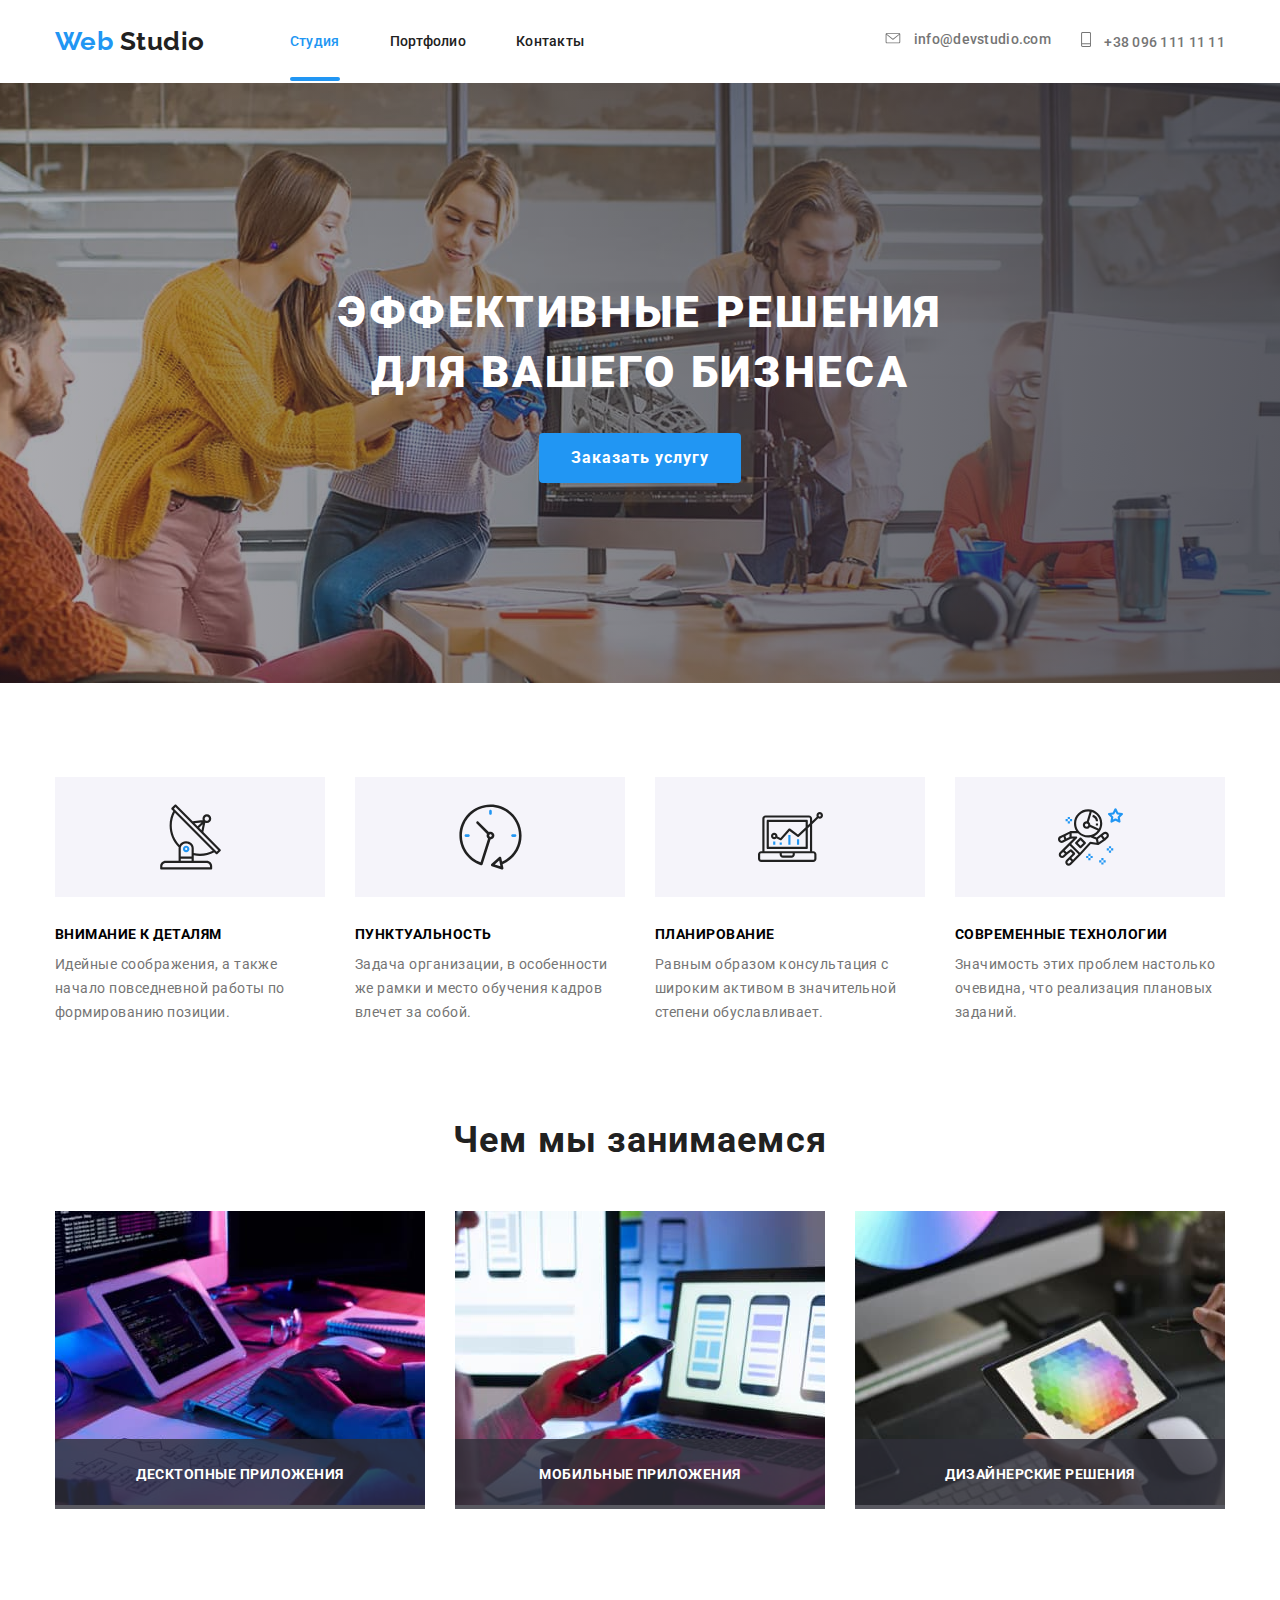
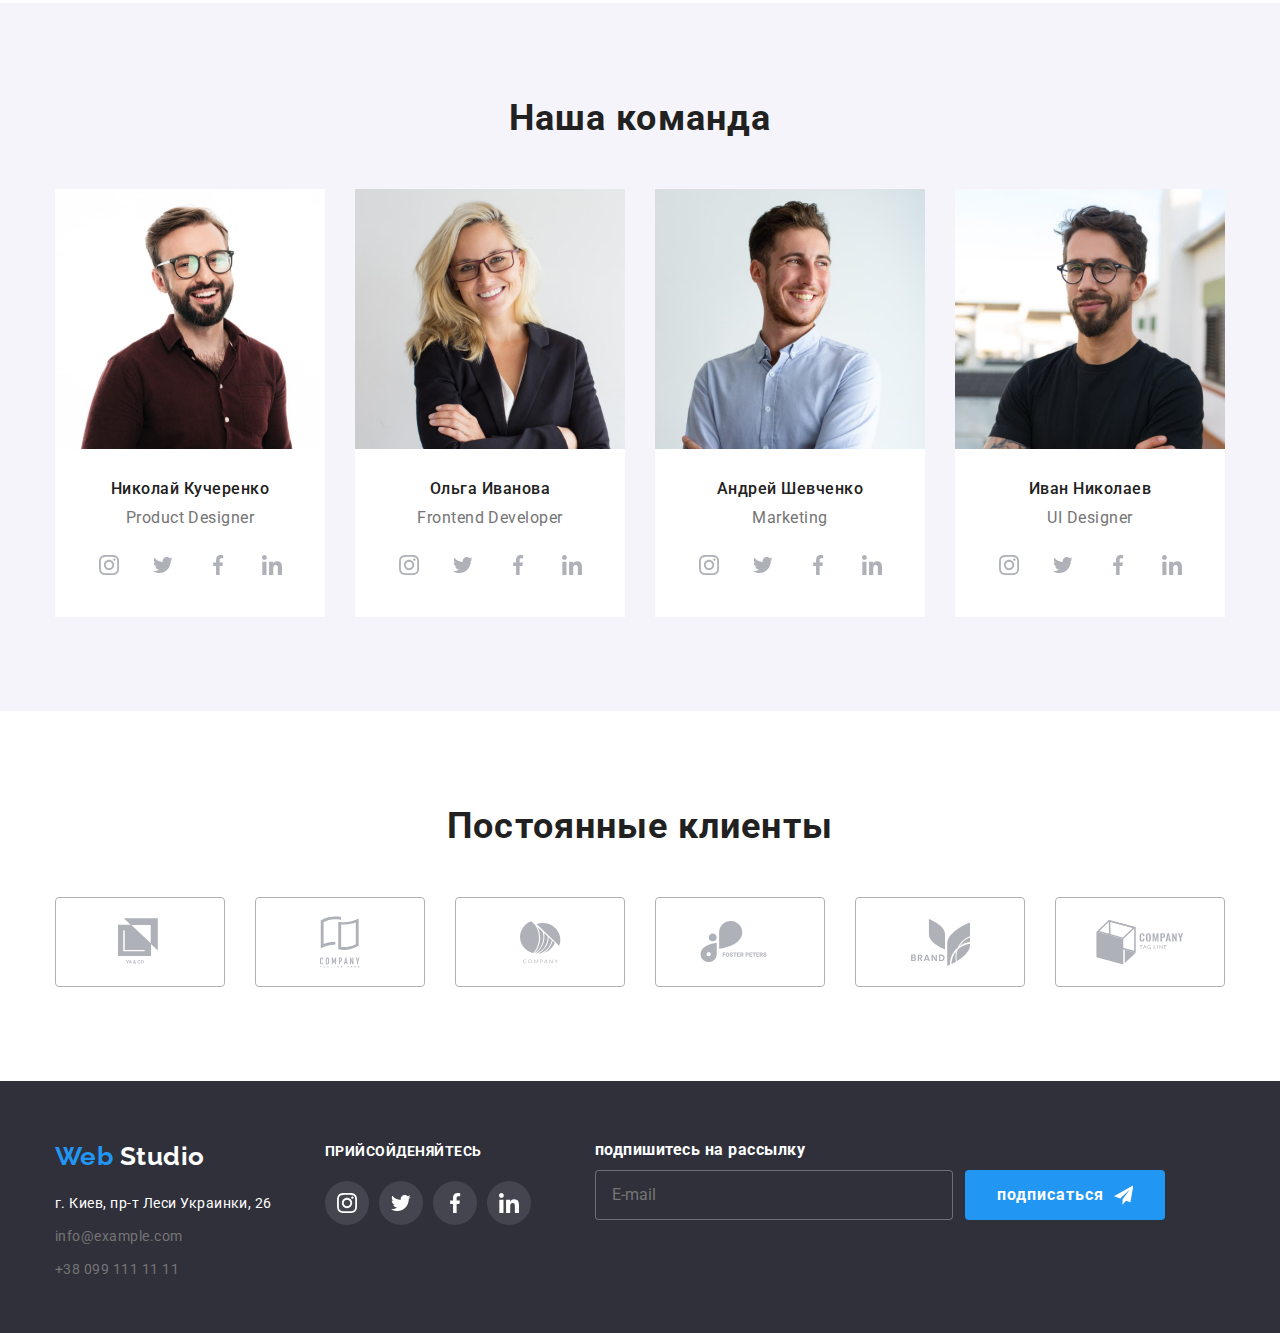
==== index.html @ bb87fb2c "добавляет дз6 и сасс файлы" ====
<!DOCTYPE html>
<html lang="ru">
	<head>
		<meta charset="UTF-8" />
		<meta name="viewport" content="width=device-width, initial-scale=1.0" />
		<link
			href="https://fonts.googleapis.com/css2?family=Raleway:wght@700&family=Roboto:wght@500;700;900&display=swap"
			rel="stylesheet"
		/>
		<link
			rel="stylesheet"
			href="https://cdnjs.cloudflare.com/ajax/libs/modern-normalize/0.7.0/modern-normalize.min.css"
		/>

		<link rel="stylesheet" href="./css/style.css" />

		<title>Web studio main</title>
	</head>
	<body>
		<!--основная навигация/шабка-->
		<header>
			<nav class="site-nav">
				<div class="conteiners">
					<a href="./index.html" class="logo">
						<span>Web</span>
						Studio
					</a>
					<ul class="list">
						<li class="item"><a href="./index.html" class="link current-page">Студия</a></li>
						<li class="item"><a href="./portfolio.html" class="link">Портфолио</a></li>
						<li class="item"><a href="" class="link">Контакты</a></li>
					</ul>
					<ul class="list contacts">
						<li class="item-contact">
							<a href="mailto:info@devstudio.com" class="link contact">
								<svg width="16" height="11" class="contact-icon">
									<use href="./img-origin/symbol-defs-optimize.svg#icon-envelope"></use>
								</svg>
								info@devstudio.com
							</a>
						</li>
						<li class="item-contact">
							<a href="tel:+380961111111" class="link contact">
								<svg width="10" height="15" class="contact-icon">
									<use href="./img-origin/symbol-defs-optimize.svg#icon-phone"></use>
								</svg>
								+38 096 111 11 11
							</a>
						</li>
					</ul>
				</div>
			</nav>
		</header>
		<main>
			<!-- Блок герой-->

			<section class="hero">
				<div class="conteiners">
					<h1 class="title">Эффективные решения для вашего бизнеса</h1>
					<button class="button" data-modal-open>Заказать услугу</button>
				</div>
			</section>

			<!--наши особенности-->
			<section class="features">
				<div class="conteiners">
					<h2 class="title" hidden>Наши особенности</h2>
					<ul class="list">
						<li class="item">
							<div class="icon-conter">
								<svg width="65" height="70">
									<use href="./img-origin/symbol-defs-optimize.svg#icon-antenna" class="icon"></use>
								</svg>
							</div>
							<h3 class="sub-title">Внимание к деталям</h3>
							<p class="post">
								Идейные соображения, а также начало повседневной работы по формированию позиции.
							</p>
						</li>
						<li class="item">
							<div class="icon-conter">
								<svg width="65" height="70">
									<use href="./img-origin/symbol-defs-optimize.svg#icon-clock"></use>
								</svg>
							</div>

							<h3 class="sub-title">Пунктуальность</h3>
							<p class="post">
								Задача организации, в особенности же рамки и место обучения кадров влечет за собой.
							</p>
						</li>
						<li class="item">
							<div class="icon-conter">
								<svg width="65" height="70">
									<use href="./img-origin/symbol-defs-optimize.svg#icon-diagram"></use>
								</svg>
							</div>

							<h3 class="sub-title">Планирование</h3>
							<p class="post">
								Равным образом консультация с широким активом в значительной степени обуславливает.
							</p>
						</li>
						<li class="item">
							<div class="icon-conter">
								<svg width="65" height="70">
									<use href="./img-origin/symbol-defs-optimize.svg#icon-astronaut"></use>
								</svg>
							</div>

							<h3 class="sub-title">Современные технологии</h3>
							<p class="post">
								Значимость этих проблем настолько очевидна, что реализация плановых заданий.
							</p>
						</li>
					</ul>
				</div>
			</section>
			<!--чем мы занимаемся -->
			<section class="work">
				<div class="conteiners">
					<h2 class="title">Чем мы занимаемся</h2>
					<ul class="list">
						<li class="item">
							<img src="./img-origin/work-one-optimize.jpg" alt="изборажение ноутбука" />
							<h3 class="sub-title">Десктопные приложения</h3>
						</li>
						<li class="item">
							<img src="./img-origin/work-two-optimize.jpg" alt="изображение телефона" />
							<h3 class="sub-title">Мобильные приложения</h3>
						</li>
						<li class="item">
							<img src="./img-origin/work-three-optimize.jpg" alt="изображение екрана компьюетра" />
							<h3 class="sub-title">Дизайнерские решения</h3>
						</li>
					</ul>
				</div>
			</section>
			<!--наша  команда-->
			<section class="team">
				<div class="conteiners">
					<h2 class="title">Наша команда</h2>
					<ul class="list">
						<li class="item">
							<img
								src="./img-origin/team-one-optimize.jpg"
								alt="изображение сотрудника"
								width="270"
								height="260"
								class="team-img"
							/>
							<h3 class="name">Николай Кучеренко</h3>
							<p class="position">Product Designer</p>
							<ul class="socialnetwork-list">
								<li class="social-icon">
									<a href="https://www.instagram.com/" aria-label="Instagrem" class="social-link">
										<svg width="20" height="20" class="icon-socialnetwork">
											<use href="./img-origin/symbol-defs-optimize.svg#icon-instagram"></use>
										</svg>
									</a>
								</li>
								<li class="social-icon">
									<a href="https://twitter.com/explore" aria-label="Twitter" class="social-link">
										<svg width="20" height="20" class="icon-socialnetwork">
											<use href="./img-origin/symbol-defs-optimize.svg#icon-twitter"></use>
										</svg>
									</a>
								</li>
								<li class="social-icon">
									<a href="https://www.facebook.com/" aria-label="Facebook" class="social-link">
										<svg width="20" height="20" class="icon-socialnetwork">
											<use href="./img-origin/symbol-defs-optimize.svg#icon-facebook"></use>
										</svg>
									</a>
								</li>
								<li class="social-icon">
									<a href="https://www.linkedin.com/" aria-label="LinkenIn" class="social-link">
										<svg width="20" height="20" class="icon-socialnetwork">
											<use href="./img-origin/symbol-defs-optimize.svg#icon-linkedin"></use>
										</svg>
									</a>
								</li>
							</ul>
						</li>
						<li class="item">
							<img
								src="./img-origin/team-two-optimize.jpg"
								alt="изображение сотрудника"
								width="270"
								height="260"
								class="team-img"
							/>
							<h3 class="name">Ольга Иванова</h3>
							<p class="position">Frontend Developer</p>
							<ul class="socialnetwork-list">
								<li class="social-icon">
									<a href="https://www.instagram.com/" aria-label="Instagrem" class="social-link">
										<svg width="20" height="20" class="icon-socialnetwork">
											<use href="./img-origin/symbol-defs-optimize.svg#icon-instagram"></use>
										</svg>
									</a>
								</li>
								<li class="social-icon">
									<a href="https://twitter.com/explore" aria-label="Twitter" class="social-link">
										<svg width="20" height="20" class="icon-socialnetwork">
											<use href="./img-origin/symbol-defs-optimize.svg#icon-twitter"></use>
										</svg>
									</a>
								</li>
								<li class="social-icon">
									<a href="https://www.facebook.com/" aria-label="Facebook" class="social-link">
										<svg width="20" height="20" class="icon-socialnetwork">
											<use href="./img-origin/symbol-defs-optimize.svg#icon-facebook"></use>
										</svg>
									</a>
								</li>
								<li class="social-icon">
									<a href="https://www.linkedin.com/" aria-label="LinkenIn" class="social-link">
										<svg width="20" height="20" class="icon-socialnetwork">
											<use href="./img-origin/symbol-defs-optimize.svg#icon-linkedin"></use>
										</svg>
									</a>
								</li>
							</ul>
						</li>
						<li class="item">
							<img
								src="./img-origin/team-three-optimize.jpg"
								alt="изображение сотрудника"
								width="270"
								height="260"
								class="team-img"
							/>
							<h3 class="name">Андрей Шевченко</h3>
							<p class="position">Marketing</p>
							<ul class="socialnetwork-list">
								<li class="social-icon">
									<a href="https://www.instagram.com/" aria-label="Instagrem" class="social-link">
										<svg width="20" height="20" class="icon-socialnetwork">
											<use href="./img-origin/symbol-defs-optimize.svg#icon-instagram"></use>
										</svg>
									</a>
								</li>
								<li class="social-icon">
									<a href="https://twitter.com/explore" aria-label="Twitter" class="social-link">
										<svg width="20" height="20" class="icon-socialnetwork">
											<use href="./img-origin/symbol-defs-optimize.svg#icon-twitter"></use>
										</svg>
									</a>
								</li>
								<li class="social-icon">
									<a href="https://www.facebook.com/" aria-label="Facebook" class="social-link">
										<svg width="20" height="20" class="icon-socialnetwork">
											<use href="./img-origin/symbol-defs-optimize.svg#icon-facebook"></use>
										</svg>
									</a>
								</li>
								<li class="social-icon">
									<a href="https://www.linkedin.com/" aria-label="LinkenIn" class="social-link">
										<svg width="20" height="20" class="icon-socialnetwork">
											<use href="./img-origin/symbol-defs-optimize.svg#icon-linkedin"></use>
										</svg>
									</a>
								</li>
							</ul>
						</li>
						<li class="item">
							<img
								src="./img-origin/team-four-optimize.jpg"
								alt="изображение сотрудника"
								width="270"
								height="260"
								class="team-img"
							/>
							<h3 class="name">Иван Николаев</h3>
							<p class="position">UI Designer</p>
							<ul class="socialnetwork-list">
								<li class="social-icon">
									<a href="https://www.instagram.com/" aria-label="Instagrem" class="social-link">
										<svg width="20" height="20" class="icon-socialnetwork">
											<use href="./img-origin/symbol-defs-optimize.svg#icon-instagram"></use>
										</svg>
									</a>
								</li>
								<li class="social-icon">
									<a href="https://twitter.com/explore" aria-label="Twitter" class="social-link">
										<svg width="20" height="20" class="icon-socialnetwork">
											<use href="./img-origin/symbol-defs-optimize.svg#icon-twitter"></use>
										</svg>
									</a>
								</li>
								<li class="social-icon">
									<a href="https://www.facebook.com/" aria-label="Facebook" class="social-link">
										<svg width="20" height="20" class="icon-socialnetwork">
											<use href="./img-origin/symbol-defs-optimize.svg#icon-facebook"></use>
										</svg>
									</a>
								</li>
								<li class="social-icon">
									<a href="https://www.linkedin.com/" aria-label="LinkenIn" class="social-link">
										<svg width="20" height="20" class="icon-socialnetwork">
											<use href="./img-origin/symbol-defs-optimize.svg#icon-linkedin"></use>
										</svg>
									</a>
								</li>
							</ul>
						</li>
					</ul>
				</div>
			</section>
			<!--постоянные клиенты-->
			<section class="client">
				<div class="conteiners">
					<h2 class="title">Постоянные клиенты</h2>
					<ul class="list">
						<li class="list-item">
							<a href="#" class="client-link">
								<svg width="44" height="49" class="client-logo">
									<use href="./img-origin/symbol-defs-optimize.svg#icon-client-1"></use>
								</svg>
							</a>
						</li>
						<li class="list-item">
							<a href="#" class="client-link">
								<svg width="40" height="52" class="client-logo">
									<use href="./img-origin/symbol-defs-optimize.svg#icon-client-2"></use>
								</svg>
							</a>
						</li>
						<li class="list-item">
							<a href="#" class="client-link">
								<svg width="41" height="43" class="client-logo">
									<use href="./img-origin/symbol-defs-optimize.svg#icon-client-3"></use>
								</svg>
							</a>
						</li>
						<li class="list-item">
							<a href="#" class="client-link">
								<svg width="80" height="42" class="client-logo">
									<use href="./img-origin/symbol-defs-optimize.svg#icon-client-4"></use>
								</svg>
							</a>
						</li>
						<li class="list-item">
							<a href="#" class="client-link">
								<svg width="59" height="47" class="client-logo">
									<use href="./img-origin/symbol-defs-optimize.svg#icon-client-5"></use>
								</svg>
							</a>
						</li>
						<li class="list-item">
							<a href="#" class="client-link">
								<svg width="88" height="45" class="client-logo">
									<use href="./img-origin/symbol-defs-optimize.svg#icon-client-6"></use>
								</svg>
							</a>
						</li>
					</ul>
				</div>
			</section>
		</main>
		<!--подвал-->
		<footer class="footer">
			<div class="conteiners">
				<div class="input-conteiner">
					<h2 hidden>Контактная информация</h2>
					<a href="./index.html" class="logo">
						<span>Web</span>
						Studio
					</a>
					<address>
						<a href="https://goo.gl/maps/7qZ9SEmHGYKd3bcy6" class="contact adress">г. Киев, пр-т Леси Украинки, 26</a>
						<a href="mailto:info@example.com" class="contact phone">info@example.com</a>
						<a href="tel:+380991111111" class="contact mail">+38 099 111 11 11</a>
					</address>
				</div>
				<div class="input-conteiner">
					<b class="connect">Прийсойденяйтесь</b>

					<ul class="socialnetwork-list">
						<li class="socialnetwork-icon">
							<a href="" aria-label="instagram" class="social-links">
								<svg width="20" height="20">
									<use href="./img-origin/symbol-defs-optimize.svg#icon-instagram-footer"></use>
								</svg>
							</a>
						</li>
						<li class="socialnetwork-icon">
							<a href="" aria-label="Twitter" class="social-links">
								<svg width="20" height="20">
									<use href="./img-origin/symbol-defs-optimize.svg#icon-twitter-footer"></use>
								</svg>
							</a>
						</li>
						<li class="socialnetwork-icon">
							<a href="" aria-label="Facebook" class="social-links">
								<svg width="20" height="20">
									<use href="./img-origin/symbol-defs-optimize.svg#icon-facebook-footer"></use>
								</svg>
							</a>
						</li>
						<li class="socialnetwork-icon">
							<a href="" aria-label="LinkenIn" class="social-links">
								<svg width="20" height="20">
									<use href="./img-origin/symbol-defs-optimize.svg#icon-linkedin-footer"></use>
								</svg>
							</a>
						</li>
					</ul>
				</div>
				<div class="subscribe">
					<b>подпишитесь на рассылку</b>
					<div class="subscribe-inbox">
						<form class="form-field">
							<input type="email" placeholder="E-mail" />
						</form>
						<button class="button subs">
							<span>подписаться</span>
							<svg width="24" height="24" class="subs-icon">
								<use href="./img-origin/symbol-defs-optimize.svg#icon-icon-send" class="icon"></use>
							</svg>
						</button>
					</div>
				</div>
			</div>
		</footer>
		<div class="modal is-hidden" data-modal>
			<div class="modal-inbox">
				<button data-modal-close class="btn-close">
					<svg width="17" height="17">
						<use href="./img-origin/symbol-defs-optimize.svg#icon-icon-close" class="icon"></use>
					</svg>
				</button>
				<form>
					<h2>Оставьте свои данные, мы вам перезвоним</h2>

					<div class="form-field">
						<label for="user-name" class="form-label">Имя</label>

						<input type="text" name="user-name" id="user-name" class="form-input" />
						<svg width="18" height="18" class="modal-icon">
							<use href="./img-origin/symbol-defs-optimize.svg#icon-icon-name" class="icon"></use>
						</svg>
					</div>

					<div class="form-field">
						<label for="phone" class="form-label">Телефон</label>
						<input type="tel" name="phone" id="phone" class="form-input" />
						<svg width="18" height="18" class="modal-icon">
							<use href="./img-origin/symbol-defs-optimize.svg#icon-icon-phone" class="icon"></use>
						</svg>
					</div>
					<div class="form-field">
						<label for="mail" class="form-label">Почта</label>
						<input type="email" name="mail" id="mail" class="form-input" />
						<svg width="18" height="18" class="modal-icon">
							<use href="./img-origin/symbol-defs-optimize.svg#icon-icon-mail" class="icon"></use>
						</svg>
					</div>
					<div class="form-field">
						<label for="comment" class="form-label">Комментарий</label>
						<textarea name="comment" id="comment" rows="10" class="" placeholder="Введите текст"></textarea>
					</div>

					<label class="chek">
						<input type="checkbox" name="confirm" class="chek-input" />
						<svg width="16" height="15" class="icon-chek">
							<use href="./img-origin/symbol-defs-optimize.svg#icon-icon-chek" class="icon"></use>
						</svg>
						Соглашаюсь с рассылкой и принимаю
						<a href="">Условия договора</a>
					</label>

					<button type="submit" class="button">Отправить</button>
				</form>
			</div>
		</div>
		<script src="./js/modal.js"></script>
	</body>
</html>
---- css/style.css ----
html {
	box-sizing: border-box;
}

*,
*::before,
*::after {
	box-sizing: inherit;
}
/* базовая палитра */
:root {
	--acent-text-color: #2196f3;
	--main-text-color: #212121;
	--secondary-text-color: #757575;
	--text-white-color: #ffffff;
}
/* установкао сновных правил*/
body {
	font-family: Roboto, sans-serif;
	font-style: normal;
	letter-spacing: 0.03em;
	font-weight: 400;
}
h1,
h2,
h3,
h4,
h5,
h6,
p,
a,
ul {
	margin: 0 0;
	padding: 0 0;
}
/*основные утилиты*/
.conteiners {
	margin: auto;
	max-width: 1200px;
	padding: 0 15px;
}
.logo {
	font-family: Raleway;
	text-decoration: none;
	font-weight: 700;
	font-size: 26px;
	line-height: 1.19;
}
.logo > span {
	color: var(--acent-text-color);
}

li {
	list-style-type: none;
}
.link {
	text-decoration: none;
	color: #212121;
}
.button {
	display: inline-block;
	border: 0px;
	margin-top: 0px;
	padding: 10px 32px;
	border-radius: 4px;
	align-items: center;
	text-align: center;

	color: var(--text-white-color);
	background-color: var(--acent-text-color);
	font-weight: 700;
	font-size: 16px;
	line-height: 1.875;
	letter-spacing: 0.06em;

	transition: background-color 250ms cubic-bezier(0.4, 0, 0.2, 1), color 250ms cubic-bezier(0.4, 0, 0.2, 1);
}
.button:hover,
.button:focus {
	color: var(--acent-text-color);
	background-color: var(--text-white-color);
}

.title {
	font-weight: 700;
	font-size: 36px;
	line-height: 1.17;
	letter-spacing: 0.03em;
	color: var(--main-text-color);
}
.current-page {
	position: relative;
	color: var(--acent-text-color);
}
.current-page::after {
	position: absolute;
	left: 0;
	bottom: 0;
	display: block;
	content: " ";
	width: 100%;
	height: 4px;
	background: #2196f3;
	border-radius: 2px;
}

/*навиационная панель вся */

.site-nav .conteiners {
	display: flex;
	align-items: center;
}

/* навиационная панель - логотип */
.site-nav .logo {
	color: var(--main-text-color);
	font-weight: 700;
	padding-top: 24px;
	padding-bottom: 25px;
}

/* навиационная панель - навигация сайта*/
.site-nav .list {
	display: flex;
}
.site-nav .item:first-child {
	margin-left: 85px;
}
.site-nav .item:not(:last-child) {
	margin-right: 50px;
}
.site-nav .item-contact:not(:last-child) {
	margin-right: 30px;
}

.site-nav .link {
	display: block;
	padding-top: 32px;
	padding-bottom: 32px;
	font-style: normal;
	font-weight: 500;
	font-size: 14px;
	line-height: 1.14;
	letter-spacing: 0.02em;
	transition: color 250ms cubic-bezier(0.4, 0, 0.2, 1);
}
.site-nav .link:hover,
.site-nav .link:focus {
	color: var(--acent-text-color);
}
/*навиационная панель - навигация контактов*/
.site-nav .contact {
	color: var(--secondary-text-color);
}

.site-nav .contacts {
	margin-left: auto;
}
.item-contact .contact-icon {
	margin-right: 10px;
}

.contact-icon {
	fill: currentColor;
}
/* герой */

.hero {
	max-width: 1600px;
	min-height: 600px;
	margin-left: auto;
	margin-right: auto;

	background-image: linear-gradient(to right, rgba(47, 48, 58, 0.4), rgba(47, 48, 58, 0.8)),
		url(../img-origin/Header-optimize.jpg);

	background-repeat: no-repeat;
	background-position: center;
	background-size: cover;
	text-align: center;
}
.hero {
	padding-top: 200px;
	padding-bottom: 200px;
}
.hero .title {
	max-width: 696px;
	margin-right: auto;
	margin-left: auto;
	margin-bottom: 30px;
	color: var(--text-white-color);

	font-weight: 900;
	font-size: 44px;
	line-height: 1.36;
	text-align: center;
	letter-spacing: 0.06em;
	text-transform: uppercase;
}
/* наши особенности*/
.features {
	padding-top: 94px;
}
/*наши особенности - список*/
.features .list {
	display: flex;
}
/*наши особенности - список - карточки*/
.features .item {
	max-width: 270px;
}
.features .icon-conter {
	display: flex;
	justify-content: center;
	align-items: center;
	width: 270px;
	height: 120px;
	background-color: #f5f4fa;
	margin-bottom: 30px;
}

.features .item:not(:last-child) {
	margin-right: 30px;
}

.features .sub-title {
	margin-bottom: 10px;

	font-weight: 700;
	font-size: 14px;
	line-height: 1.14;
	text-transform: uppercase;
}
.features .post {
	font-weight: 400;
	font-size: 14px;
	line-height: 1.71;
	color: var(--secondary-text-color);
}

/*чем мы занимаемся*/
.work {
	padding-top: 94px;
	padding-bottom: 94px;
}

.work .title {
	font-weight: 700;
	font-size: 36px;
	line-height: 1.17;
	text-align: center;
	margin-bottom: 50px;
}

.work .list {
	display: flex;
}
/*чем мы занимаемся - карточки*/
.work .item {
	position: relative;
	max-width: 370px;
}
.work .item:not(:last-child) {
	margin-right: 30px;
}
.work .sub-title {
	position: absolute;
	left: 0;
	bottom: 0;
	display: flex;
	align-items: center;
	justify-content: center;
	color: var(--text-white-color);
	text-align: center;
	text-transform: uppercase;
	font-family: roboto, sans-serif;
	font-weight: 700;
	font-size: 14px;
	line-height: 1.145;

	width: 370px;
	height: 70px;

	background: rgba(47, 48, 58, 0.8);
}

/*наша команда*/
.team {
	background-color: #f5f4fa;
	padding-top: 94px;
	padding-bottom: 94px;
}

/*команда заголовок*/
.team .title {
	margin-bottom: 50px;

	text-align: center;
}
/*список учасников*/
.team .list {
	display: flex;

	text-align: center;
}
.team .item {
	background-color: white;
	max-height: 428px;
	padding-bottom: 30px;
}
.team .item:not(:last-child) {
	margin-right: 30px;
}
.team .team-img {
	display: block;
}
/* карточка учасников*/
.team .name {
	margin-top: 30px;
	margin-bottom: 10px;

	color: var(--main-text-color);
	font-weight: 500;
	font-size: 16px;
	line-height: 1.19;
}

.team .position {
	margin-bottom: 16px;

	color: var(--secondary-text-color);
	font-weight: 400;
	font-size: 16px;
	line-height: 1.19;
}
/*карточка учасников - социальные сети*/
.team .socialnetwork-list {
	display: flex;
	max-width: 207px;
	justify-content: space-between;
	margin-left: 32px;
}

.team .social-icon:not(:last-child) {
	margin-right: 10px;
}
.team .social-link {
	display: flex;
	justify-content: center;
	align-items: center;
	width: 44px;
	height: 44px;
	color: #afb1b8;
	transition: color 250ms cubic-bezier(0.4, 0, 0.2, 1), background-color 250ms cubic-bezier(0.4, 0, 0.2, 1),
		border-radius 250ms cubic-bezier(0.4, 0, 0.2, 1);
}
.icon-socialnetwork {
	fill: currentColor;
}
.team .social-link:hover,
.team .social-link:focus {
	color: var(--text-white-color);
	background-color: var(--acent-text-color);
	border-radius: 180px;
}
/* клиенты */
.client {
	padding-top: 94px;
	padding-bottom: 94px;
}
/*клиенты - заголовок*/
.client .title {
	text-align: center;
	margin-bottom: 50px;
}
/*клиенты - список*/
.client .list {
	display: flex;
	justify-content: space-between;
}

.client .list-item:not(:last-child) {
	margin-right: 30px;
}

.client .list-item {
	width: 270px;

	display: flex;
	justify-content: center;
}
.client .client-link {
	border: 1px solid #afb1b8;
	border-radius: 4px;
	width: 170px;
	height: 90px;

	color: #afb1b8;
	display: flex;
	justify-content: center;
	align-items: center;
	transition: color 250ms cubic-bezier(0.4, 0, 0.2, 1), background-color 250ms cubic-bezier(0.4, 0, 0.2, 1),
		border-radius 250ms cubic-bezier(0.4, 0, 0.2, 1);
}

.client .client-link:hover,
.client .client-link:focus {
	border: 1px solid #2196f3;
	border-radius: 4px;
	color: var(--acent-text-color);
}
.client .client-logo {
	fill: currentColor;
}
/*футер*/
.footer {
	background-color: #2f303a;
	height: 252px;
	padding-bottom: 60px;
}
.footer .conteiners {
	display: flex;
	padding-top: 60px;
}
/*футре - столбец адресов*/
.footer .input-conteiner {
	display: block;
	width: 270px;
}
.footer .logo {
	display: block;
	margin-bottom: 20px;

	color: var(--text-white-color);
	text-decoration: none;
}
.footer .contact {
	color: var(--secondary-text-color);
	font-style: normal;
	font-weight: 400;
	font-size: 14px;
	line-height: 1.71;
	text-decoration: none;
}
.footer .adress {
	color: var(--text-white-color);
}
/*футре - столбец присойденяйтесь */
.footer .connect {
	display: block;
	margin-bottom: 20px;

	color: var(--text-white-color);
	font-weight: 700;
	font-size: 14px;
	line-height: 1.43;
	text-transform: uppercase;
}
.footer .socialnetwork-list {
	display: flex;
	align-items: center;
	max-width: 207px;
}
.footer .socialnetwork-icon {
}
.footer .social-links {
	display: flex;
	justify-content: center;
	align-items: center;
	width: 44px;
	height: 44px;
	border-radius: 180px;
	background-color: rgba(255, 255, 255, 0.1);
	transition: background-color 250ms cubic-bezier(0.4, 0, 0.2, 1);
}
.footer .social-links:hover,
.footer .social-links:focus {
	background-color: var(--acent-text-color);
}

.footer .socialnetwork-icon:not(:last-child) {
	margin-right: 10px;
}
.footer .adress,
.footer .phone {
	display: flex;
	margin-bottom: 9px;
}
/*ФУТР ПОДПИСАТСЯ*/
.subscribe {
	color: var(--text-white-color);
}
.subscribe b {
	display: block;
	margin-bottom: 10px;
}
.subscribe .form-field {
	margin-right: 12px;

	margin-bottom: 0px;
}
.subscribe input {
	width: 358px;
	height: 50px;
	background-color: #2f303a;
	margin-bottom: 0px;
	border: 1px solid rgba(255, 255, 255, 0.3);
	border-radius: 4px;
	padding: 15px 16px;
	color: var(--text-white-color);
}
.subscribe input:focus {
	border: 1px solid rgba(255, 255, 255, 0.3);
}
.subscribe .subs {
	width: 200px;
	height: 50px;
}
.subscribe .subscribe-inbox {
	display: flex;
}
.subscribe .button {
	display: flex;
	justify-content: center;

	/*position: relative;*/
}
.subscribe .button:hover {
	background-color: #188ce8;
	color: var(--text-white-color);
}
.subscribe .subs-icon {
	/*position: absolute;
	top: 50%;
	transform: translateY(-50%);
	right: 28px;*/
}
.subs span {
	margin-right: 10px;
}
/* ПОРТФОЛИО */

/*портфолио фильтры*/
.filters {
	padding-top: 94px;
	padding-bottom: 50px;
}
.filters .list {
	display: flex;
	justify-content: center;
}

.filters .item {
	margin-right: 8px;
}

.filters .button {
	text-align: center;
	color: var(--main-text-color);
	font-weight: 500;
	font-size: 16px;
	line-height: 1.62;
	border-radius: 4px;

	background-color: #f5f4fa;
	transition: color 250ms cubic-bezier(0.4, 0, 0.2, 1), background-color 250ms cubic-bezier(0.4, 0, 0.2, 1),
		border-radius 250ms cubic-bezier(0.4, 0, 0.2, 1), box-shadow 250ms cubic-bezier(0.4, 0, 0.2, 1);
}

.filters .button:hover,
.filters .button:focus {
	color: var(--text-white-color);
	background-color: var(--acent-text-color);
	box-shadow: 0px 3px 1px rgba(0, 0, 0, 0.1), 0px 1px 2px rgba(0, 0, 0, 0.08), 0px 2px 2px rgba(0, 0, 0, 0.12);
	border-radius: 4px;
}

/*портфолио работ*/
.portfolio-border {
	border-bottom: 1px solid #eeeeee;
}
.projects {
	padding-bottom: 94px;
}

.projects .list {
	display: flex;
	flex-wrap: wrap;
}
.project-img {
	width: 100%;
}
.projects .thumb {
	position: relative;
	overflow: hidden;
}
.projects .description {
	position: absolute;
	left: 0;
	top: 0;
	width: 100%;
	height: 100%;
	opacity: 0;
	pointer-events: none;
	transform: translateY(100%);
	transition: transform 250ms cubic-bezier(0.4, 0, 0.2, 1), opacity 250ms cubic-bezier(0.4, 0, 0.2, 1);

	background: rgba(33, 150, 243, 0.9);
	color: var(--text-white-color);
	padding: 63px 24px;
	font-family: Roboto;
	font-weight: 400;
	font-size: 18px;
	line-height: 1.56;
	letter-spacing: 0.03em;
}
.projects .item:hover .description,
.projects .item:focus .description {
	transform: translateY(0);
	opacity: 1;
}
.projects .item {
	max-width: 370px;
	border: 1px solid #eeeeee;
	transition: box-shadow 250ms cubic-bezier(0.4, 0, 0.2, 1);
}
.projects .item:hover,
.projects .item:focus {
	box-shadow: 0px 1px 1px rgba(0, 0, 0, 0.12), 0px 4px 4px rgba(0, 0, 0, 0.06), 1px 4px 6px rgba(0, 0, 0, 0.16);
}

.projects .item:not(:nth-child(3n)) {
	margin-right: 30px;
}
.projects .item:not(:nth-last-child(-n + 3)) {
	margin-bottom: 30px;
}
.projects .inbox-description {
	width: 100%;
	padding-top: 20px;
	padding-left: 24px;
	padding-right: 24px;
	padding-bottom: 20px;
}
.projects a {
	text-decoration: none;
	text-transform: none;
}
.projects h3 {
	color: var(--main-text-color);
	font-weight: 700;
	font-size: 18px;
	line-height: 2;

	letter-spacing: 0.06em;
}
.projects .sub-title {
	color: var(--secondary-text-color);
	font-weight: 400;
	font-size: 16px;
	line-height: 1.87;
}

/*МОДАЛКА*/

.modal {
	position: fixed;
	left: 0;
	top: 0;
	width: 100%;
	height: 100%;
	transition: opacity 2s linear;

	background: rgba(0, 0, 0, 0.2);
	overflow: hidden;
	opacity: 1;
	transition: opacity 500ms cubic-bezier(0.4, 0, 0.2, 1);
}

.modal-inbox {
	position: absolute;
	display: block;
	width: 528px;
	height: 581px;
	left: 50%;
	top: 50%;
	transform: translate(-50%, -50%);
	background: #ffffff;
	box-shadow: 0px 1px 3px rgba(0, 0, 0, 0.12), 0px 1px 1px rgba(0, 0, 0, 0.14), 0px 2px 1px rgba(0, 0, 0, 0.2);
	border-radius: 4px;
	outline: 2px solid black;
}
.is-hidden {
	opacity: 0;
	pointer-events: none;
}
.modal form {
	height: 100%;
	outline: 2px solid red;
	padding: 40px;
	margin-left: auto;
	margin-right: auto;
}
.modal .form-field {
	display: flex;
	flex-direction: column;
	justify-content: center;
	position: relative;
}

.modal .btn-close {
	position: absolute;
	background-color: #fff;
}
.modal .form-field input {
	margin: 0px;
	padding-left: 42px;
	padding-top: 12px;
	padding-bottom: 12px;
	border: 1px solid rgba(33, 33, 33, 0.2);
	border-radius: 4px;
	height: 40px;
	margin-bottom: 10px;
}
.form-field label {
	font-family: Roboto;
	font-weight: 400;
	font-size: 12px;
	line-height: 1.166;
	letter-spacing: 0.01em;
	color: #757575;
	margin-bottom: 4px;
}
textarea {
	resize: none;
	border: 1px solid rgba(33, 33, 33, 0.2);
	border-radius: 4px;
	height: 120px;
	padding: 12px 16px;
	margin-bottom: 20px;
}
.modal h2 {
	font-family: Roboto;

	font-weight: 700;
	font-size: 20px;
	line-height: 1.15;
	margin-bottom: 12px;
}
.modal .button {
	display: block;
	margin-left: auto;
	margin-right: auto;
	margin-top: 40px;
	box-shadow: 0px 4px 4px rgba(0, 0, 0, 0.15);
}
.modal .button:hover,
.modal .button:focus {
	color: var(--text-white-color);
	background-color: #188ce8;
}
.modal .btn-close {
	margin-top: 8px;

	display: flex;
	justify-content: center;
	align-items: center;
	width: 30px;
	height: 30px;
	border-radius: 180px;
	border: 1px solid rgba(0, 0, 0, 0.1);
}
.modal .modal-icon {
	position: absolute;
	left: 15px;
	top: 55%;
	transform: translateY(-50%);
}

.modal .form-input:hover,
.modal .form-input:focus {
	border: 1px solid var(--acent-text-color);
	outline: none;
}
.modal .form-input:hover + svg,
.modal .form-input:focus + svg {
	fill: var(--acent-text-color);
}
.modal .btn-close:hover,
.modal .btn-close:focus {
	fill: var(--acent-text-color);
	border: 1px solid rgba(0, 0, 0, 0.1);
	outline: none;
}
.modal textarea:hover,
.modal textarea:focus {
	border: 1px solid var(--acent-text-color);
	outline: none;
}
.btn-close {
	position: absolute;
	right: 8px;
}
.modal .chek {
	display: flex;
	align-items: center;

	font-family: Roboto;
	font-weight: 400;
	font-size: 14px;
	line-height: 1.71;
	color: var(--secondary-text-color);
	text-decoration: none;
}
.modal .chek-input:checked + .icon-chek {
	background: #2196f3;
	border: 1px solid var(--acent-text-color);
	border-radius: 2px;
}
.modal .icon-chek {
	border: 1px solid var(--secondary-text-color);
	margin-right: 7px;
	border-radius: 2px;
}
.modal a {
	color: var(--acent-text-color);
}
.chek .chek-input {
	appearance: none;
}
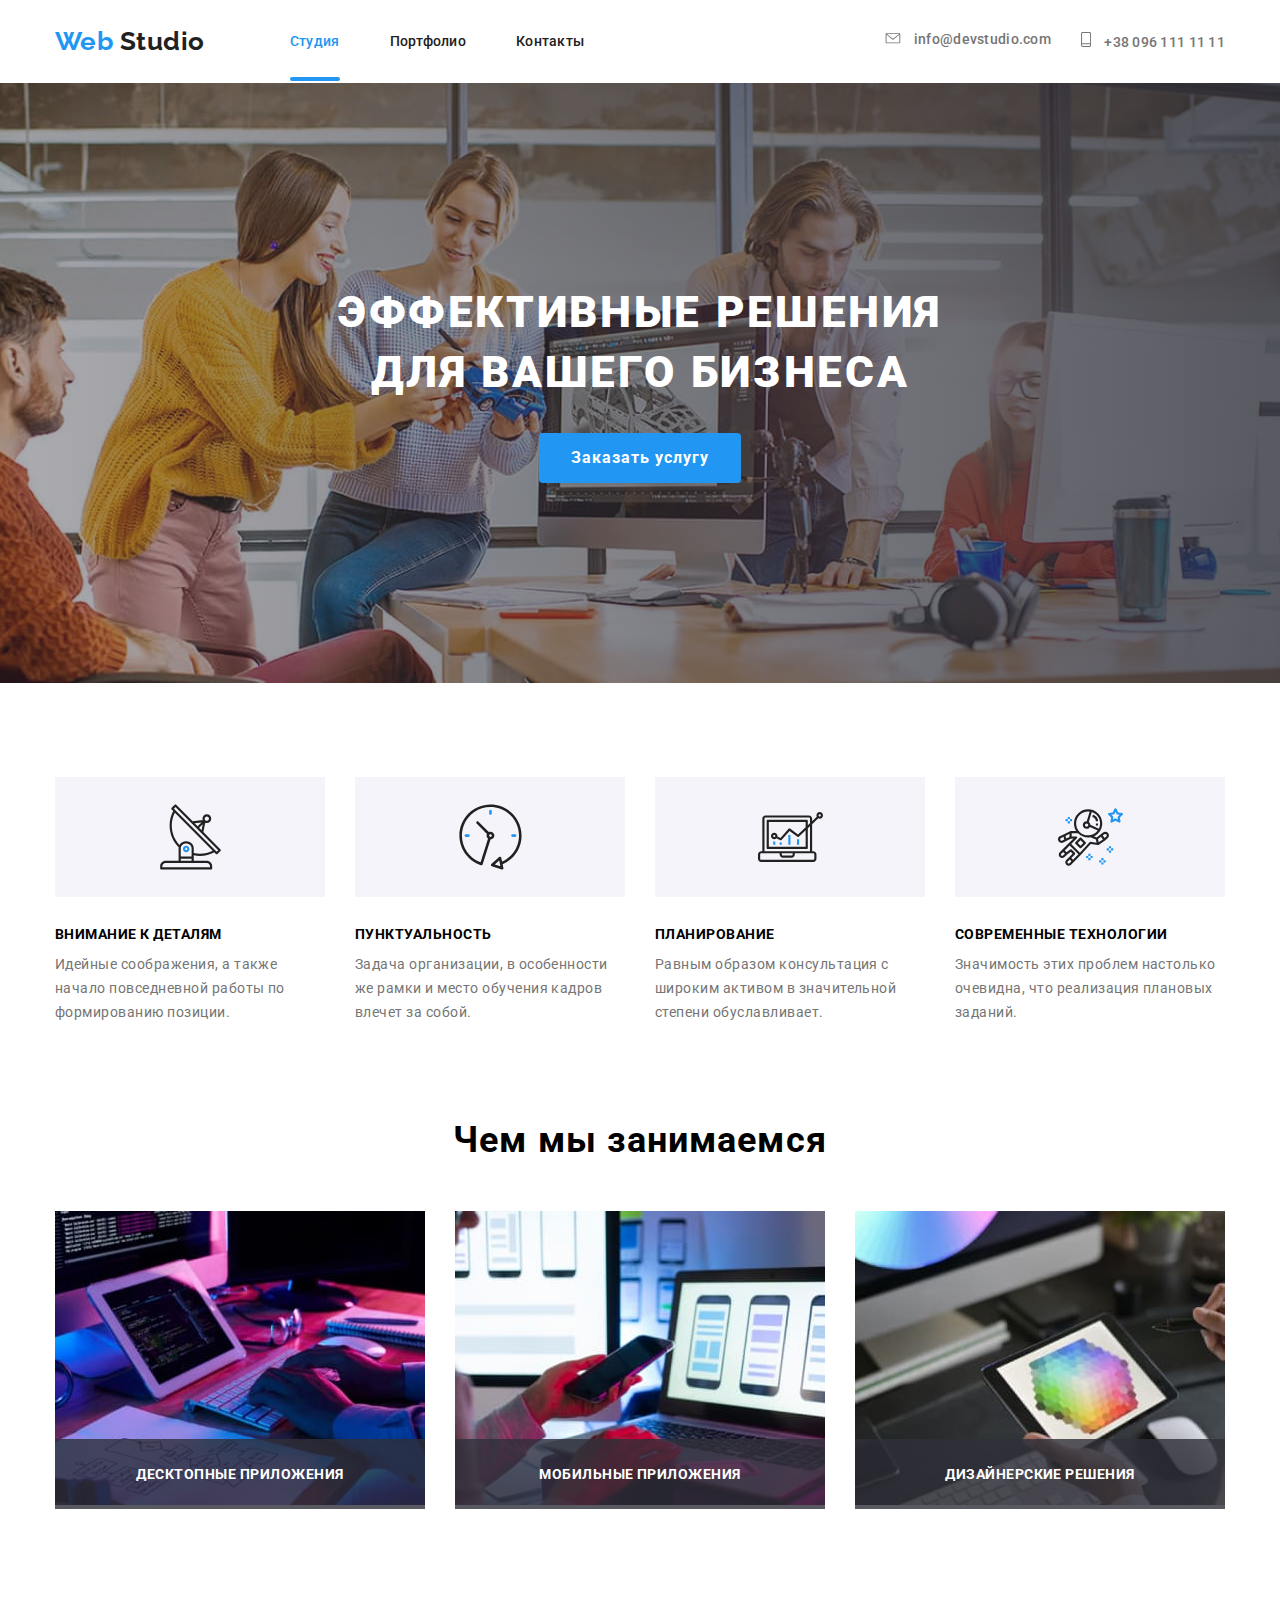
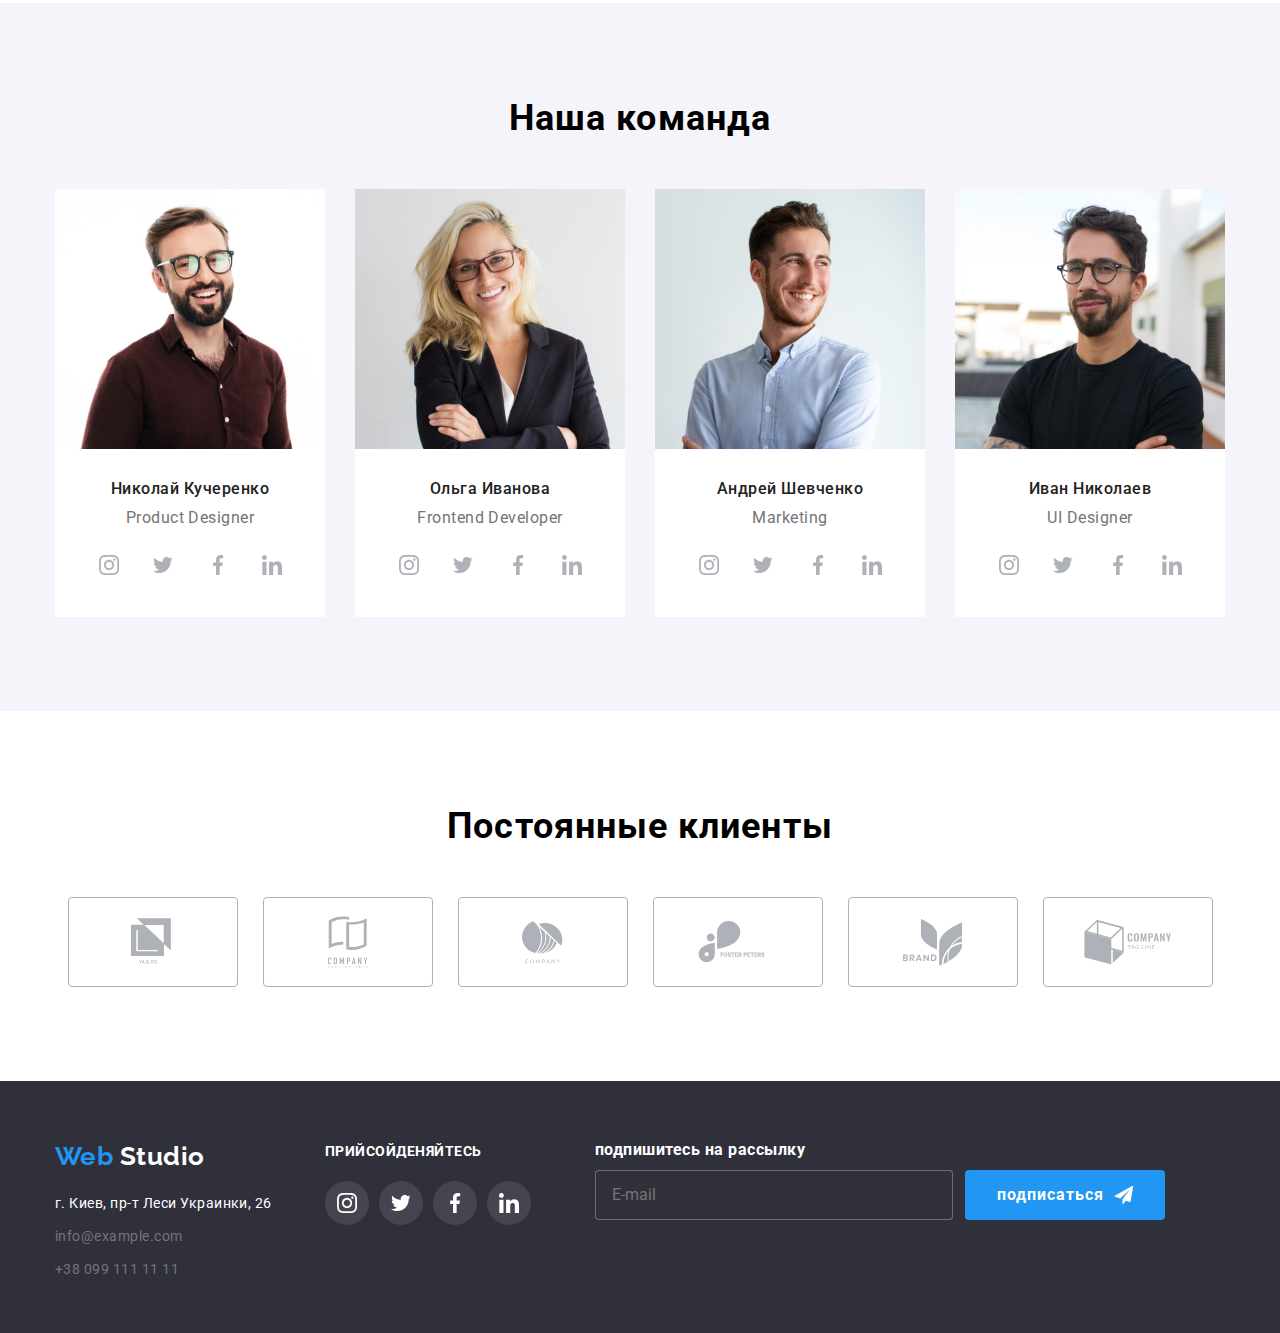
==== commit 492e0d77: "заменяет CSS на SCSS" ====
--- a/index.html
+++ b/index.html
@@ -7,13 +7,7 @@
 			href="https://fonts.googleapis.com/css2?family=Raleway:wght@700&family=Roboto:wght@500;700;900&display=swap"
 			rel="stylesheet"
 		/>
-		<link
-			rel="stylesheet"
-			href="https://cdnjs.cloudflare.com/ajax/libs/modern-normalize/0.7.0/modern-normalize.min.css"
-		/>
-
-		<link rel="stylesheet" href="./css/style.css" />
-
+		<link rel="stylesheet" href="./css/main.min.css" />
 		<title>Web studio main</title>
 	</head>
 	<body>
@@ -438,7 +432,7 @@
 						<label for="user-name" class="form-label">Имя</label>
 
 						<input type="text" name="user-name" id="user-name" class="form-input" />
-						<svg width="18" height="18" class="modal-icon">
+						<svg width="18" height="18" class="form-icon">
 							<use href="./img-origin/symbol-defs-optimize.svg#icon-icon-name" class="icon"></use>
 						</svg>
 					</div>
@@ -446,14 +440,14 @@
 					<div class="form-field">
 						<label for="phone" class="form-label">Телефон</label>
 						<input type="tel" name="phone" id="phone" class="form-input" />
-						<svg width="18" height="18" class="modal-icon">
+						<svg width="18" height="18" class="form-icon">
 							<use href="./img-origin/symbol-defs-optimize.svg#icon-icon-phone" class="icon"></use>
 						</svg>
 					</div>
 					<div class="form-field">
 						<label for="mail" class="form-label">Почта</label>
 						<input type="email" name="mail" id="mail" class="form-input" />
-						<svg width="18" height="18" class="modal-icon">
+						<svg width="18" height="18" class="form-icon">
 							<use href="./img-origin/symbol-defs-optimize.svg#icon-icon-mail" class="icon"></use>
 						</svg>
 					</div>
--- a/css/main.min.css
+++ b/css/main.min.css
@@ -0,0 +1,2 @@
+/*! normalize.css v8.0.1 | MIT License | github.com/necolas/normalize.css */html{line-height:1.15;-webkit-text-size-adjust:100%}body{margin:0}main{display:block}h1{font-size:2em;margin:0.67em 0}hr{-webkit-box-sizing:content-box;box-sizing:content-box;height:0;overflow:visible}pre{font-family:monospace, monospace;font-size:1em}a{background-color:transparent}abbr[title]{border-bottom:none;text-decoration:underline;-webkit-text-decoration:underline dotted;text-decoration:underline dotted}b,strong{font-weight:bolder}code,kbd,samp{font-family:monospace, monospace;font-size:1em}small{font-size:80%}sub,sup{font-size:75%;line-height:0;position:relative;vertical-align:baseline}sub{bottom:-0.25em}sup{top:-0.5em}img{border-style:none}button,input,optgroup,select,textarea{font-family:inherit;font-size:100%;line-height:1.15;margin:0}button,input{overflow:visible}button,select{text-transform:none}button,[type="button"],[type="reset"],[type="submit"]{-webkit-appearance:button}button::-moz-focus-inner,[type="button"]::-moz-focus-inner,[type="reset"]::-moz-focus-inner,[type="submit"]::-moz-focus-inner{border-style:none;padding:0}button:-moz-focusring,[type="button"]:-moz-focusring,[type="reset"]:-moz-focusring,[type="submit"]:-moz-focusring{outline:1px dotted ButtonText}fieldset{padding:0.35em 0.75em 0.625em}legend{-webkit-box-sizing:border-box;box-sizing:border-box;color:inherit;display:table;max-width:100%;padding:0;white-space:normal}progress{vertical-align:baseline}textarea{overflow:auto}[type="checkbox"],[type="radio"]{-webkit-box-sizing:border-box;box-sizing:border-box;padding:0}[type="number"]::-webkit-inner-spin-button,[type="number"]::-webkit-outer-spin-button{height:auto}[type="search"]{-webkit-appearance:textfield;outline-offset:-2px}[type="search"]::-webkit-search-decoration{-webkit-appearance:none}::-webkit-file-upload-button{-webkit-appearance:button;font:inherit}details{display:block}summary{display:list-item}template{display:none}[hidden]{display:none}html{-webkit-box-sizing:border-box;box-sizing:border-box}*,*::before,*::after{-webkit-box-sizing:inherit;box-sizing:inherit}body{font-family:Roboto, sans-serif;font-style:normal;letter-spacing:0.03em;font-weight:400}h1,h2,h3,h4,h5,h6,p,a,ul{margin:0 0;padding:0 0}.conteiners{margin:auto;max-width:1200px;padding:0 15px}li{list-style-type:none}.link{text-decoration:none;color:#212121}.title{font-weight:700;font-size:36px;line-height:1.17;letter-spacing:0.03em;color:var(--main-text-color)}.logo{font-family:Raleway;text-decoration:none;font-weight:700;font-size:26px;line-height:1.19}.logo span{color:#2196f3}.button{display:inline-block;border:0px;margin-top:0px;padding:10px 32px;border-radius:4px;-webkit-box-align:center;-ms-flex-align:center;align-items:center;text-align:center;color:#fff;background-color:#2196f3;font-weight:700;font-size:16px;line-height:1.875;letter-spacing:0.06em;-webkit-transition:background-color 250ms cubic-bezier(0.4, 0, 0.2, 1),color 250ms cubic-bezier(0.4, 0, 0.2, 1);transition:background-color 250ms cubic-bezier(0.4, 0, 0.2, 1),color 250ms cubic-bezier(0.4, 0, 0.2, 1)}.button:hover,.button:focus{color:#2196f3;background-color:#fff}.current-page{position:relative;color:#2196f3}.current-page::after{position:absolute;left:0;bottom:0;display:block;content:" ";width:100%;height:4px;background:#2196f3;border-radius:2px}.site-nav .conteiners{display:-webkit-box;display:-ms-flexbox;display:flex;-webkit-box-align:center;-ms-flex-align:center;align-items:center}.site-nav .logo{display:block;color:#212121;font-weight:700;padding-top:24px;padding-bottom:25px}.site-nav .contact{color:#757575}.site-nav .contacts{margin-left:auto}.site-nav .list{display:-webkit-box;display:-ms-flexbox;display:flex}.item-contact .contact-icon{margin-right:10px;fill:currentColor}.site-nav .item:first-child{margin-left:85px}.site-nav .item:not(:last-child){margin-right:50px}.site-nav .item-contact:not(:last-child){margin-right:30px}.site-nav .link{display:block;padding-top:32px;padding-bottom:32px;font-style:normal;font-weight:500;font-size:14px;line-height:1.14;letter-spacing:0.02em;-webkit-transition:color 250ms cubic-bezier(0.4, 0, 0.2, 1);transition:color 250ms cubic-bezier(0.4, 0, 0.2, 1)}.site-nav .link:hover,.site-nav .link:focus{color:#2196f3}.hero{max-width:1600px;min-height:600px;margin-left:auto;margin-right:auto;background-image:-webkit-gradient(linear, left top, right top, from(rgba(47,48,58,0.4)), to(rgba(47,48,58,0.8))),url(../img-origin/Header-optimize.jpg);background-image:linear-gradient(to right, rgba(47,48,58,0.4), rgba(47,48,58,0.8)),url(../img-origin/Header-optimize.jpg);background-repeat:no-repeat;background-position:center;background-size:cover;text-align:center;padding-top:200px;padding-bottom:200px}.hero .title{max-width:696px;margin-right:auto;margin-left:auto;margin-bottom:30px;color:#fff;font-weight:900;font-size:44px;line-height:1.36;text-align:center;letter-spacing:0.06em;text-transform:uppercase}.features{padding-top:94px}.features .list{display:-webkit-box;display:-ms-flexbox;display:flex}.features .item{max-width:270px}.features .item:not(:last-child){margin-right:30px}.features .icon-conter{display:-webkit-box;display:-ms-flexbox;display:flex;-webkit-box-pack:center;-ms-flex-pack:center;justify-content:center;-webkit-box-align:center;-ms-flex-align:center;align-items:center;width:270px;height:120px;background-color:#f5f4fa;margin-bottom:30px}.features .sub-title{margin-bottom:10px;font-weight:700;font-size:14px;line-height:1.14;text-transform:uppercase}.features .post{font-weight:400;font-size:14px;line-height:1.71;color:#757575}.work{padding-top:94px;padding-bottom:94px}.work .title{font-weight:700;font-size:36px;line-height:1.17;text-align:center;margin-bottom:50px}.work .list{display:-webkit-box;display:-ms-flexbox;display:flex}.work .sub-title{position:absolute;left:0;bottom:0;display:-webkit-box;display:-ms-flexbox;display:flex;-webkit-box-align:center;-ms-flex-align:center;align-items:center;-webkit-box-pack:center;-ms-flex-pack:center;justify-content:center;color:#fff;text-align:center;text-transform:uppercase;font-family:roboto, sans-serif;font-weight:700;font-size:14px;line-height:1.145;width:370px;height:70px;background:rgba(47,48,58,0.8)}.work .item{position:relative;max-width:370px}.work .item:not(:last-child){margin-right:30px}.team{background-color:#f5f4fa;padding-top:94px;padding-bottom:94px}.team .title{margin-bottom:50px;text-align:center}.team .list{display:-webkit-box;display:-ms-flexbox;display:flex;text-align:center}.team .team-img{display:block}.team .item{background-color:white;max-height:428px;padding-bottom:30px}.team .item:not(:last-child){margin-right:30px}.team .name{margin-top:30px;margin-bottom:10px;color:#212121;font-weight:500;font-size:16px;line-height:1.19}.team .position{margin-bottom:16px;color:#757575;font-weight:400;font-size:16px;line-height:1.19}.team .socialnetwork-list{display:-webkit-box;display:-ms-flexbox;display:flex;max-width:207px;-webkit-box-pack:justify;-ms-flex-pack:justify;justify-content:space-between;margin-left:32px}.team .social-icon:not(:last-child){margin-right:10px}.team .social-link{display:-webkit-box;display:-ms-flexbox;display:flex;-webkit-box-pack:center;-ms-flex-pack:center;justify-content:center;-webkit-box-align:center;-ms-flex-align:center;align-items:center;width:44px;height:44px;color:#afb1b8;-webkit-transition:color 250ms cubic-bezier(0.4, 0, 0.2, 1),background-color 250ms cubic-bezier(0.4, 0, 0.2, 1),border-radius 250ms cubic-bezier(0.4, 0, 0.2, 1);transition:color 250ms cubic-bezier(0.4, 0, 0.2, 1),background-color 250ms cubic-bezier(0.4, 0, 0.2, 1),border-radius 250ms cubic-bezier(0.4, 0, 0.2, 1)}.team .social-link:hover,.team .social-link:focus{color:#fff;background-color:#2196f3;border-radius:180px}.team .icon-socialnetwork{fill:currentColor}.client{padding-top:94px;padding-bottom:94px}.client .title{text-align:center;margin-bottom:50px}.client .list{display:-webkit-box;display:-ms-flexbox;display:flex;-webkit-box-pack:justify;-ms-flex-pack:justify;justify-content:space-between}.client .list:not(:last-child){margin-right:30px}.client .list-item{width:270px;display:-webkit-box;display:-ms-flexbox;display:flex;-webkit-box-pack:center;-ms-flex-pack:center;justify-content:center}.client .client-link{border:1px solid #afb1b8;border-radius:4px;width:170px;height:90px;color:#afb1b8;display:-webkit-box;display:-ms-flexbox;display:flex;-webkit-box-pack:center;-ms-flex-pack:center;justify-content:center;-webkit-box-align:center;-ms-flex-align:center;align-items:center;-webkit-transition:color 250ms cubic-bezier(0.4, 0, 0.2, 1),background-color 250ms cubic-bezier(0.4, 0, 0.2, 1),border-radius 250ms cubic-bezier(0.4, 0, 0.2, 1);transition:color 250ms cubic-bezier(0.4, 0, 0.2, 1),background-color 250ms cubic-bezier(0.4, 0, 0.2, 1),border-radius 250ms cubic-bezier(0.4, 0, 0.2, 1)}.client .client-link:hover,.client .client-link:focus{border:1px solid #2196f3;border-radius:4px;color:#2196f3}.client .client-logo{fill:currentColor}.footer{background-color:#2f303a;height:252px;padding-bottom:60px}.footer .conteiners{display:-webkit-box;display:-ms-flexbox;display:flex;padding-top:60px}.footer .input-conteiner{display:block;width:270px}.footer .logo{display:block;margin-bottom:20px;color:#fff;text-decoration:none}.footer .contact{color:#757575;font-style:normal;font-weight:400;font-size:14px;line-height:1.71;text-decoration:none}.footer .adress{color:#fff;display:-webkit-box;display:-ms-flexbox;display:flex;margin-bottom:9px}.footer .phone{display:-webkit-box;display:-ms-flexbox;display:flex;margin-bottom:9px}.footer .connect{display:block;margin-bottom:20px;color:#fff;font-weight:700;font-size:14px;line-height:1.43;text-transform:uppercase}.footer .socialnetwork-list{display:-webkit-box;display:-ms-flexbox;display:flex;-webkit-box-align:center;-ms-flex-align:center;align-items:center;max-width:207px}.footer .social-links{display:-webkit-box;display:-ms-flexbox;display:flex;-webkit-box-pack:center;-ms-flex-pack:center;justify-content:center;-webkit-box-align:center;-ms-flex-align:center;align-items:center;width:44px;height:44px;border-radius:180px;background-color:rgba(255,255,255,0.1);-webkit-transition:background-color 250ms cubic-bezier(0.4, 0, 0.2, 1);transition:background-color 250ms cubic-bezier(0.4, 0, 0.2, 1)}.footer .social-links:hover,.footer .social-links:focus{background-color:#2196f3}.footer .socialnetwork-icon:not(:last-child){margin-right:10px}.subscribe{color:#fff}.subscribe b{display:block;margin-bottom:10px}.subscribe .form-field{margin-right:12px;margin-bottom:0px}.subscribe input{width:358px;height:50px;background-color:#2f303a;margin-bottom:0px;border:1px solid rgba(255,255,255,0.3);border-radius:4px;padding:15px 16px;color:#fff}.subscribe input:focus{border:1px solid rgba(255,255,255,0.3)}.subscribe .subs{width:200px;height:50px}.subscribe .subscribe-inbox{display:-webkit-box;display:-ms-flexbox;display:flex}.subscribe .button{display:-webkit-box;display:-ms-flexbox;display:flex;-webkit-box-pack:center;-ms-flex-pack:center;justify-content:center}.subscribe .button:hover{background-color:#188ce8;color:#fff}.subscribe span{margin-right:10px}.portfolio-border{border-bottom:1px solid #eeeeee}.filters{padding-top:94px;padding-bottom:50px}.filters .list{display:-webkit-box;display:-ms-flexbox;display:flex;-webkit-box-pack:center;-ms-flex-pack:center;justify-content:center}.filters .item{margin-right:8px}.filters .button{text-align:center;color:#212121;font-weight:500;font-size:16px;line-height:1.62;border-radius:4px;background-color:#f5f4fa;-webkit-transition:color 250ms cubic-bezier(0.4, 0, 0.2, 1),background-color 250ms cubic-bezier(0.4, 0, 0.2, 1),border-radius 250ms cubic-bezier(0.4, 0, 0.2, 1),-webkit-box-shadow 250ms cubic-bezier(0.4, 0, 0.2, 1);transition:color 250ms cubic-bezier(0.4, 0, 0.2, 1),background-color 250ms cubic-bezier(0.4, 0, 0.2, 1),border-radius 250ms cubic-bezier(0.4, 0, 0.2, 1),-webkit-box-shadow 250ms cubic-bezier(0.4, 0, 0.2, 1);transition:color 250ms cubic-bezier(0.4, 0, 0.2, 1),background-color 250ms cubic-bezier(0.4, 0, 0.2, 1),border-radius 250ms cubic-bezier(0.4, 0, 0.2, 1),box-shadow 250ms cubic-bezier(0.4, 0, 0.2, 1);transition:color 250ms cubic-bezier(0.4, 0, 0.2, 1),background-color 250ms cubic-bezier(0.4, 0, 0.2, 1),border-radius 250ms cubic-bezier(0.4, 0, 0.2, 1),box-shadow 250ms cubic-bezier(0.4, 0, 0.2, 1),-webkit-box-shadow 250ms cubic-bezier(0.4, 0, 0.2, 1)}.filters .button:hover,.filters .button:focus{color:#fff;background-color:#2196f3;-webkit-box-shadow:0px 3px 1px rgba(0,0,0,0.1),0px 1px 2px rgba(0,0,0,0.08),0px 2px 2px rgba(0,0,0,0.12);box-shadow:0px 3px 1px rgba(0,0,0,0.1),0px 1px 2px rgba(0,0,0,0.08),0px 2px 2px rgba(0,0,0,0.12);border-radius:4px}.projects{padding-bottom:94px}.projects .list{display:-webkit-box;display:-ms-flexbox;display:flex;-ms-flex-wrap:wrap;flex-wrap:wrap}.projects .item{max-width:370px;border:1px solid #eeeeee;-webkit-transition:-webkit-box-shadow 250ms cubic-bezier(0.4, 0, 0.2, 1);transition:-webkit-box-shadow 250ms cubic-bezier(0.4, 0, 0.2, 1);transition:box-shadow 250ms cubic-bezier(0.4, 0, 0.2, 1);transition:box-shadow 250ms cubic-bezier(0.4, 0, 0.2, 1), -webkit-box-shadow 250ms cubic-bezier(0.4, 0, 0.2, 1)}.projects .item:hover,.projects .item:focus{-webkit-box-shadow:0px 1px 1px rgba(0,0,0,0.12),0px 4px 4px rgba(0,0,0,0.06),1px 4px 6px rgba(0,0,0,0.16);box-shadow:0px 1px 1px rgba(0,0,0,0.12),0px 4px 4px rgba(0,0,0,0.06),1px 4px 6px rgba(0,0,0,0.16)}.projects .item:not(:nth-child(3n)){margin-right:30px}.projects .item:not(:nth-last-child(-n+3)){margin-bottom:30px}.projects .thumb{position:relative;overflow:hidden}.projects .project-img{width:100%}.projects .description{position:absolute;left:0;top:0;width:100%;height:100%;opacity:0;pointer-events:none;-webkit-transform:translateY(100%);transform:translateY(100%);-webkit-transition:opacity 250ms cubic-bezier(0.4, 0, 0.2, 1),-webkit-transform 250ms cubic-bezier(0.4, 0, 0.2, 1);transition:opacity 250ms cubic-bezier(0.4, 0, 0.2, 1),-webkit-transform 250ms cubic-bezier(0.4, 0, 0.2, 1);transition:transform 250ms cubic-bezier(0.4, 0, 0.2, 1),opacity 250ms cubic-bezier(0.4, 0, 0.2, 1);transition:transform 250ms cubic-bezier(0.4, 0, 0.2, 1),opacity 250ms cubic-bezier(0.4, 0, 0.2, 1),-webkit-transform 250ms cubic-bezier(0.4, 0, 0.2, 1);background:rgba(33,150,243,0.9);color:#fff;padding:63px 24px;font-family:Roboto;font-weight:400;font-size:18px;line-height:1.56;letter-spacing:0.03em}.projects .item:hover .description,.projects .item:focus .description{-webkit-transform:translateY(0);transform:translateY(0);opacity:1}.projects .inbox-description{width:100%;padding-top:20px;padding-left:24px;padding-right:24px;padding-bottom:20px}.projects .inbox-description h3{color:#212121;font-weight:700;font-size:18px;line-height:2;letter-spacing:0.06em}.projects .inbox-description .sub-title{color:#secondary-text-color;font-weight:400;font-size:16px;line-height:1.87}.projects a{text-decoration:none;text-transform:none}.modal{position:fixed;left:0;top:0;width:100%;height:100%;-webkit-transition:opacity 2s linear;transition:opacity 2s linear;background:rgba(0,0,0,0.2);overflow:hidden;opacity:1;-webkit-transition:opacity 250ms cubic-bezier(0.4, 0, 0.2, 1);transition:opacity 250ms cubic-bezier(0.4, 0, 0.2, 1)}.modal-inbox{position:absolute;display:block;width:528px;height:581px;left:50%;top:50%;-webkit-transform:translate(-50%, -50%);transform:translate(-50%, -50%);background:#ffffff;-webkit-box-shadow:0px 1px 3px rgba(0,0,0,0.12),0px 1px 1px rgba(0,0,0,0.14),0px 2px 1px rgba(0,0,0,0.2);box-shadow:0px 1px 3px rgba(0,0,0,0.12),0px 1px 1px rgba(0,0,0,0.14),0px 2px 1px rgba(0,0,0,0.2);border-radius:4px}.modal h2{font-family:Roboto;font-weight:700;font-size:20px;line-height:1.15;margin-bottom:12px}.modal .button{display:block;margin-left:auto;margin-right:auto;margin-top:40px;-webkit-box-shadow:0px 4px 4px rgba(0,0,0,0.15);box-shadow:0px 4px 4px rgba(0,0,0,0.15)}.modal .button:hover,.modal .button:focus{color:#fff;background-color:#188ce8}.is-hidden{opacity:0;pointer-events:none}.modal .btn-close{position:absolute;right:8px;display:-webkit-box;display:-ms-flexbox;display:flex;-webkit-box-pack:center;-ms-flex-pack:center;justify-content:center;-webkit-box-align:center;-ms-flex-align:center;align-items:center;margin-top:8px;width:30px;height:30px;border:1px solid rgba(0,0,0,0.1);border-radius:180px;background-color:#fff}.modal .btn-close:hover,.modal .btn-close:focus{fill:#2196f3;border:1px solid rgba(0,0,0,0.1);outline:none}.modal form{height:100%;padding:40px;margin-left:auto;margin-right:auto}.form-field{display:-webkit-box;display:-ms-flexbox;display:flex;-webkit-box-orient:vertical;-webkit-box-direction:normal;-ms-flex-direction:column;flex-direction:column;-webkit-box-pack:center;-ms-flex-pack:center;justify-content:center;position:relative}.form-field label{font-family:Roboto;font-weight:400;font-size:12px;line-height:1.166;letter-spacing:0.01em;color:#757575;margin-bottom:4px}.form-field .form-icon{position:absolute;left:15px;top:55%;-webkit-transform:translateY(-50%);transform:translateY(-50%)}.form-input{margin:0px;padding-left:42px;padding-top:12px;padding-bottom:12px;border:1px solid rgba(33,33,33,0.2);border-radius:4px;height:40px;margin-bottom:10px}.form-input:hover,.form-input:focus{border:1px solid #2196f3;outline:none}.form-input:hover+svg,.form-input:hover+svg,.form-input:focus+svg,.form-input:focus+svg{fill:#2196f3}textarea{resize:none;border:1px solid rgba(33,33,33,0.2);border-radius:4px;height:120px;padding:12px 16px;margin-bottom:20px}textarea:hover,textarea:focus{border:1px solid #2196f3;outline:none}.modal .chek{display:-webkit-box;display:-ms-flexbox;display:flex;-webkit-box-align:center;-ms-flex-align:center;align-items:center;font-family:Roboto;font-weight:400;font-size:14px;line-height:1.71;color:#757575;text-decoration:none}.modal .icon-chek{border:1px solid #757575;margin-right:7px;border-radius:2px}.modal a{color:#2196f3}.chek .chek-input{-webkit-appearance:none;-moz-appearance:none;appearance:none}.modal .chek-input:checked+.icon-chek{background:#2196f3;border:1px solid #2196f3;border-radius:2px}
+/*# sourceMappingURL=main.min.css.map */